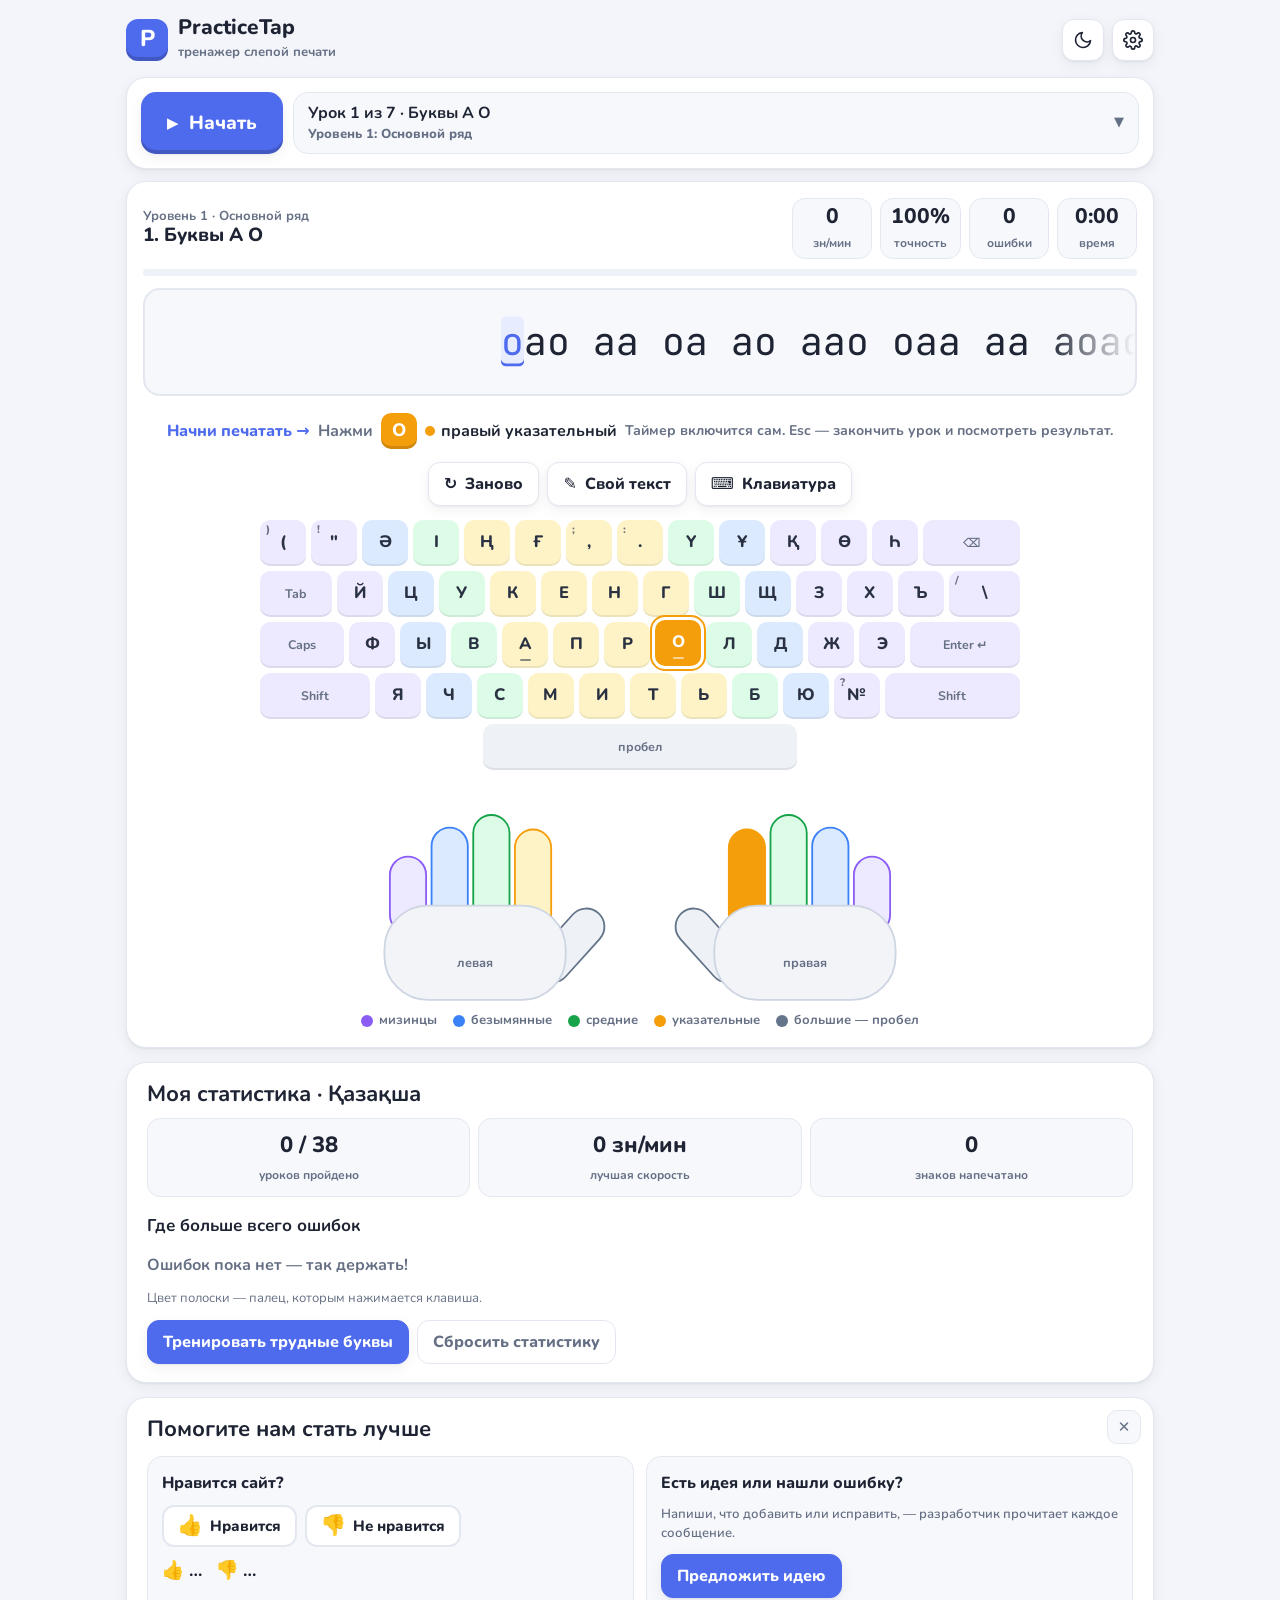
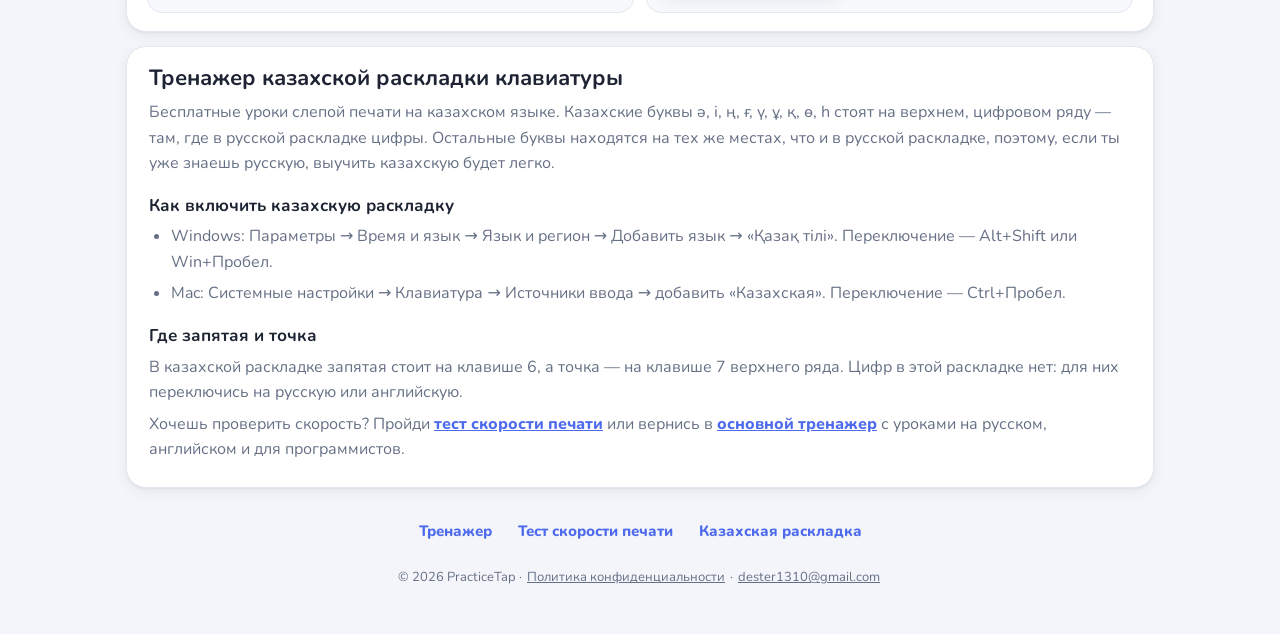
==== kazakh/index.html @ 5b219b03 "Add kazakh/index.html for Kazakh keyboard trainer" ====
<!DOCTYPE html>
<html lang="ru" data-theme="light">
<head>
<meta charset="UTF-8">
<meta name="viewport" content="width=device-width, initial-scale=1.0">
<title>Тренажер казахской раскладки клавиатуры онлайн — PracticeTap</title>
<meta name="description" content="Бесплатный тренажер слепой печати на казахском языке: уроки на буквы ә, і, ң, ғ, ү, ұ, қ, ө, һ, казахские слова, пословицы и тексты.">
<link rel="canonical" href="https://practicetap.com/kazakh/">
<meta property="og:type" content="website">
<meta property="og:url" content="https://practicetap.com/kazakh/">
<meta property="og:title" content="Тренажер казахской раскладки">
<meta property="og:description" content="Бесплатный тренажер слепой печати на казахском языке: уроки на буквы ә, і, ң, ғ, ү, ұ, қ, ө, һ, казахские слова, пословицы и тексты.">
<meta property="og:site_name" content="PracticeTap">
<meta property="og:image" content="https://practicetap.com/og-image.jpg">
<meta property="og:image:width" content="1200">
<meta property="og:image:height" content="630">
<meta property="og:image:alt" content="PracticeTap — тренажер слепой печати">
<meta name="twitter:card" content="summary_large_image">
<meta name="theme-color" content="#4f6bed">
<link rel="icon" href="/favicon.ico" sizes="any">
<link rel="apple-touch-icon" href="/apple-touch-icon.png">
<link rel="icon" type="image/svg+xml" href="data:image/svg+xml,%3Csvg xmlns='http://www.w3.org/2000/svg' viewBox='0 0 64 64'%3E%3Crect width='64' height='64' rx='16' fill='%234f6bed'/%3E%3Ctext x='32' y='45' font-family='Arial' font-size='38' font-weight='700' text-anchor='middle' fill='white'%3EP%3C/text%3E%3C/svg%3E">

<!-- ====== СЮДА ПОТОМ ВСТАВИТЕ КОД РЕКЛАМЫ (см. инструкцию, Часть 6) ====== -->

<!-- Yandex.Metrika counter -->
<script type="text/javascript">
    (function(m,e,t,r,i,k,a){
        m[i]=m[i]||function(){(m[i].a=m[i].a||[]).push(arguments)};
        m[i].l=1*new Date();
        for (var j = 0; j < document.scripts.length; j++) {if (document.scripts[j].src === r) { return; }}
        k=e.createElement(t),a=e.getElementsByTagName(t)[0],k.async=1,k.src=r,a.parentNode.insertBefore(k,a)
    })(window, document,'script','https://mc.yandex.ru/metrika/tag.js?id=114137987', 'ym');

    ym(114137987, 'init', {ssr:true, webvisor:true, clickmap:true, ecommerce:"dataLayer", referrer: document.referrer, url: location.href, accurateTrackBounce:true, trackLinks:true});
</script>
<noscript><div><img src="https://mc.yandex.ru/watch/114137987" style="position:absolute; left:-9999px;" alt="" /></div></noscript>
<!-- /Yandex.Metrika counter -->

<script>
/* Тема (светлая / темная) включается сразу, чтобы страница не мигала */
(function () {
  var t = null;
  try { t = localStorage.getItem('pt_theme'); } catch (e) {}
  if (t !== 'light' && t !== 'dark') {
    t = (window.matchMedia && window.matchMedia('(prefers-color-scheme: dark)').matches) ? 'dark' : 'light';
  }
  document.documentElement.setAttribute('data-theme', t);
})();
</script>
<link rel="preconnect" href="https://fonts.googleapis.com">
<link rel="preconnect" href="https://fonts.gstatic.com" crossorigin>
<link rel="stylesheet" href="https://fonts.googleapis.com/css2?family=JetBrains+Mono:wght@400;600;700&family=Nunito:wght@500;700;800&display=swap">

<link rel="stylesheet" href="/app.css">
</head>
<body class="page-kz">
<div class="app">

  <!-- ===== Шапка: логотип и кнопки ===== -->
  <header class="top fade-on-focus">
    <a class="logo" href="/">
      <span class="logo-key">P</span>
      <span class="logo-text"><b>PracticeTap</b><small data-i="tagline">тренажер слепой печати</small></span>
    </a>
    <h1 class="sr-only">Тренажер казахской раскладки клавиатуры онлайн</h1>
    <div class="tools">
      <button class="icon-btn" id="btnTheme" type="button" data-tip="themeTip">
        <svg class="i-moon" viewBox="0 0 24 24"><path d="M21 12.8A9 9 0 1 1 11.2 3a7 7 0 0 0 9.8 9.8z"/></svg>
        <svg class="i-sun" viewBox="0 0 24 24"><circle cx="12" cy="12" r="4"/><path d="M12 2v2M12 20v2M4.9 4.9l1.4 1.4M17.7 17.7l1.4 1.4M2 12h2M20 12h2M4.9 19.1l1.4-1.4M17.7 6.3l1.4-1.4"/></svg>
      </button>
      <div class="settings">
        <button class="icon-btn" id="btnSettings" type="button" aria-expanded="false" aria-controls="settingsMenu" data-tip="settingsTip">
          <svg viewBox="0 0 24 24"><circle cx="12" cy="12" r="3"/><path d="M19.4 15a1.7 1.7 0 0 0 .3 1.8l.1.1a2 2 0 1 1-2.8 2.8l-.1-.1a1.7 1.7 0 0 0-1.8-.3 1.7 1.7 0 0 0-1 1.5V21a2 2 0 1 1-4 0v-.1a1.7 1.7 0 0 0-1.1-1.5 1.7 1.7 0 0 0-1.8.3l-.1.1a2 2 0 1 1-2.8-2.8l.1-.1a1.7 1.7 0 0 0 .3-1.8 1.7 1.7 0 0 0-1.5-1H3a2 2 0 1 1 0-4h.1a1.7 1.7 0 0 0 1.5-1.1 1.7 1.7 0 0 0-.3-1.8l-.1-.1a2 2 0 1 1 2.8-2.8l.1.1a1.7 1.7 0 0 0 1.8.3H9a1.7 1.7 0 0 0 1-1.5V3a2 2 0 1 1 4 0v.1a1.7 1.7 0 0 0 1 1.5 1.7 1.7 0 0 0 1.8-.3l.1-.1a2 2 0 1 1 2.8 2.8l-.1.1a1.7 1.7 0 0 0-.3 1.8V9a1.7 1.7 0 0 0 1.5 1H21a2 2 0 1 1 0 4h-.1a1.7 1.7 0 0 0-1.5 1z"/></svg>
        </button>
        <div class="menu" id="settingsMenu" hidden>
          <div class="menu-row"><span data-i="langTip">Язык сайта</span><span class="seg"><button type="button" data-ui="ru">RU</button><button type="button" data-ui="en">EN</button></span></div>
          <button class="menu-row" id="btnFocus" type="button" aria-pressed="true"><span><span data-i="focus">Фокус</span><small data-i="focusTip">Во время печати прячет все лишнее</small></span><span class="knob"></span></button>
          <button class="menu-row" id="btnSound" type="button" aria-pressed="false"><span><span data-i="sound">Звук</span><small data-i="soundTip">Сигнал при ошибке</small></span><span class="knob"></span></button>
        </div>
      </div>
    </div>
  </header>

  <div class="ad-slot" id="ad-top"><!-- Рекламный блок №1 (верх): сюда вставите код блока --></div>

  <!-- ===== Выбор языка, уровня и урока ===== -->
  <section class="card picker fade-on-focus">
    <div class="modes">
      <button class="mode" type="button" data-mode="ru"><span class="mode-ico">Аа</span><span data-i="modeRu">Русский</span></button>
      <button class="mode" type="button" data-mode="en"><span class="mode-ico">Aa</span><span data-i="modeEn">English</span></button>
      <button class="mode" type="button" data-mode="code"><span class="mode-ico">&lt;/&gt;</span><span data-i="modeCode">Код</span></button>
    </div>
    <div class="go-row">
      <button class="go-btn" id="btnGo" type="button"><span class="play" aria-hidden="true">▶</span><span id="goText">Продолжить</span></button>
      <button class="pick-toggle" id="btnPick" type="button" aria-expanded="false" aria-controls="pickPanel">
        <span class="pt-text"><b id="pickMain"></b><small id="pickSub"></small></span>
        <span class="arrow" aria-hidden="true">▼</span>
      </button>
    </div>
    <div class="pick-panel" id="pickPanel" hidden>
      <div class="levels" id="levels"></div>
      <div class="lessons" id="lessons"></div>
    </div>
  </section>

  <!-- ===== Тренажер ===== -->
  <section class="card trainer" id="trainer">
    <div class="lesson-head">
      <div class="lesson-title" id="lessonTitle"></div>
      <div class="stats">
        <div class="stat"><b id="sSpeed">0</b><span id="lSpeed">зн/мин</span></div>
        <div class="stat"><b id="sAcc">100%</b><span data-i="acc">точность</span></div>
        <div class="stat"><b id="sErr">0</b><span data-i="errors">ошибки</span></div>
        <div class="stat"><b id="sTime">0:00</b><span data-i="time">время</span></div>
      </div>
    </div>
    <div class="progress"><i id="progressBar"></i></div>
    <div class="board" id="board">
      <div class="line" id="line"><div class="track" id="track"></div></div>
      <div class="block" id="block" hidden></div>
      <textarea class="hidden-input" id="hiddenInput" aria-label="Поле для печати" autocomplete="off" autocorrect="off" autocapitalize="off" spellcheck="false"></textarea>
    </div>
    <div class="hint" id="hint" aria-live="polite"></div>
    <div class="controls">
      <button class="btn" id="btnRestart" type="button"><span aria-hidden="true">↻</span><span data-i="restart">Заново</span></button>
      <button class="btn" id="btnCustom" type="button"><span aria-hidden="true">✎</span><span data-i="custom">Свой текст</span></button>
      <button class="btn" id="btnKb" type="button" aria-pressed="true" data-tip="kbTip"><span aria-hidden="true">⌨</span><span data-i="keyboard">Клавиатура</span></button>
    </div>
    <div class="kb-wrap" id="kbWrap">
      <div class="kb" id="kb"></div>
      <div class="hands-wrap" id="handsWrap">
        <svg class="hands" id="hands" viewBox="0 0 640 244" role="img" aria-label="Какой палец нажимает какую клавишу"></svg>
        <div class="legend">
          <span class="f-lp"><i></i><b data-i="lg1">мизинцы</b></span>
          <span class="f-lr"><i></i><b data-i="lg2">безымянные</b></span>
          <span class="f-lm"><i></i><b data-i="lg3">средние</b></span>
          <span class="f-li"><i></i><b data-i="lg4">указательные</b></span>
          <span class="f-th"><i></i><b data-i="lg5">большие — пробел</b></span>
        </div>
      </div>
    </div>
  </section>

  <!-- ===== Статистика ===== -->
  <section class="card stats-card fade-on-focus">
    <h2><span data-i="statsTitle">Моя статистика</span> · <span id="statsMode"></span></h2>
    <div class="summary">
      <div><b id="stDone">0</b><span data-i="lessonsDone">уроков пройдено</span></div>
      <div><b id="stBest">0</b><span data-i="best">лучшая скорость</span></div>
      <div><b id="stTyped">0</b><span data-i="typed">знаков напечатано</span></div>
    </div>
    <h3 data-i="errTitle">Где больше всего ошибок</h3>
    <div class="chart" id="chartAll"></div>
    <p class="chart-note" data-i="errNote">Цвет полоски — палец, которым нажимается клавиша.</p>
    <p class="note" id="statsMsg" hidden></p>
    <div class="row">
      <button class="btn primary" id="btnTrouble" type="button" data-i="trouble">Тренировать трудные буквы</button>
      <button class="btn ghost" id="btnReset" type="button" data-i="reset">Сбросить статистику</button>
    </div>
  </section>

  <!-- ===== Предложения разработчику ===== -->
  <section class="card feedback fade-on-focus" id="fbCard">
    <button class="fb-close" id="btnFbHide" type="button" data-tip="fbHide">✕</button>
    <h2 data-i="fbTitle">Помогите нам стать лучше</h2>
    <div class="fb-grid">
      <div class="fb-box">
        <p data-i="likeQ">Нравится сайт?</p>
        <div class="votes" id="votes">
          <button class="vote" id="btnLike" type="button" data-v="like"><span class="em" aria-hidden="true">👍</span><span data-i="likeYes">Нравится</span></button>
          <button class="vote" id="btnDislike" type="button" data-v="dislike"><span class="em" aria-hidden="true">👎</span><span data-i="likeNo">Не нравится</span></button>
        </div>
        <div class="vote-count" aria-live="polite"><span>👍 <b id="cntLike">…</b></span><span>👎 <b id="cntDislike">…</b></span></div>
        <p class="muted" id="voteMsg" hidden></p>
      </div>
      <div class="fb-box">
        <p data-i="ideaQ">Есть идея или нашли ошибку?</p>
        <p class="muted" data-i="fbText">Напиши, что добавить или исправить, — разработчик прочитает каждое сообщение.</p>
        <button class="btn primary" id="btnFeedback" type="button" data-i="fbBtn">Предложить идею</button>
      </div>
    </div>
  </section>

  <!-- ===== Текст о казахской раскладке ===== -->
  <section class="card seo fade-on-focus">
    <h2>Тренажер казахской раскладки клавиатуры</h2>
    <p>Бесплатные уроки слепой печати на казахском языке. Казахские буквы ә, і, ң, ғ, ү, ұ, қ, ө, һ стоят на верхнем, цифровом ряду — там, где в русской раскладке цифры. Остальные буквы находятся на тех же местах, что и в русской раскладке, поэтому, если ты уже знаешь русскую, выучить казахскую будет легко.</p>
    <h3>Как включить казахскую раскладку</h3>
    <ul>
      <li>Windows: Параметры → Время и язык → Язык и регион → Добавить язык → «Қазақ тілі». Переключение — Alt+Shift или Win+Пробел.</li>
      <li>Mac: Системные настройки → Клавиатура → Источники ввода → добавить «Казахская». Переключение — Ctrl+Пробел.</li>
    </ul>
    <h3>Где запятая и точка</h3>
    <p>В казахской раскладке запятая стоит на клавише 6, а точка — на клавише 7 верхнего ряда. Цифр в этой раскладке нет: для них переключись на русскую или английскую.</p>
    <p>Хочешь проверить скорость? Пройди <a href="/test-skorosti/">тест скорости печати</a> или вернись в <a href="/">основной тренажер</a> с уроками на русском, английском и для программистов.</p>
  </section>
  <div class="ad-slot" id="ad-bottom"><!-- Рекламный блок №2 (низ): сюда вставите код блока --></div>

  <footer class="fade-on-focus"><nav class="foot-nav"><a href="/" data-i="navMain">Тренажер</a><a href="/test-skorosti/" data-i="navTest">Тест скорости печати</a><a href="/kazakh/" data-i="navKz">Казахская раскладка</a></nav>© <span id="year">2026</span> PracticeTap · <a href="/privacy.html" data-i="footerPrivacy">Политика конфиденциальности</a> · <a href="mailto:dester1310@gmail.com">dester1310@gmail.com</a><span id="rateWrap" hidden> · <button class="link-btn" id="btnShowFb" type="button" data-i="rateSite">Оценить сайт</button></span></footer>
</div>

<!-- ===== Окно с результатом ===== -->
<div class="modal" id="resModal" hidden>
  <div class="modal-card" role="dialog" aria-modal="true" aria-labelledby="resTitle">
    <div class="stars" id="resStars"></div>
    <h2 id="resTitle"></h2>
    <div class="res-grid">
      <div><b id="rSpeed">0</b><span id="rSpeedL"></span><small id="rSpeedSub"></small></div>
      <div><b id="rAcc">0</b><span data-i="acc">точность</span></div>
      <div><b id="rErr">0</b><span data-i="errors">ошибки</span></div>
      <div><b id="rTime">0</b><span data-i="time">время</span></div>
    </div>
    <p class="stars-note" data-i="starsNote"></p>
    <h3 data-i="resErr">Ошибки в этом уроке</h3>
    <div class="chart" id="resChart"></div>
    <div class="modal-actions">
      <button class="btn" id="btnAgain" type="button"><span data-i="again">Еще раз</span><kbd>Esc</kbd></button>
      <button class="btn primary" id="btnNext" type="button" data-autofocus><span data-i="next">Дальше</span><kbd>Enter</kbd></button>
    </div>
  </div>
</div>

<!-- ===== Окно «Свой текст» ===== -->
<div class="modal" id="customModal" hidden>
  <div class="modal-card" role="dialog" aria-modal="true" aria-labelledby="customTitle">
    <h2 id="customTitle" data-i="customTitle">Свой текст</h2>
    <p class="muted" data-i="customHelp"></p>
    <textarea id="customText" maxlength="3000" data-ph="customPh" data-autofocus></textarea>
    <div class="modal-actions">
      <button class="btn" id="btnCustomCancel" type="button" data-i="cancel">Отмена</button>
      <button class="btn primary" id="btnCustomGo" type="button" data-i="customGo">Печатать</button>
    </div>
  </div>
</div>

<!-- ===== Окно «Предложить идею» ===== -->
<div class="modal" id="feedbackModal" hidden>
  <div class="modal-card" role="dialog" aria-modal="true" aria-labelledby="fbModalTitle">
    <h2 id="fbModalTitle" data-i="fbBtn">Предложить идею</h2>
    <p class="muted" data-i="fbHelp"></p>
    <textarea id="fbText" maxlength="3000" data-ph="fbPh" data-autofocus></textarea>
    <div class="modal-actions">
      <button class="btn" id="btnFbCancel" type="button" data-i="cancel">Отмена</button>
      <button class="btn primary" id="btnFbSend" type="button" data-i="fbSend">Отправить</button>
    </div>
  </div>
</div>

<script>window.PT_PAGE = { kind: 'kz', title: { ru: 'Тренажер казахской раскладки клавиатуры онлайн — PracticeTap', en: 'Kazakh keyboard layout typing trainer — PracticeTap' } };</script>
<script src="/app.js"></script>
</body>
</html>
---- app.css ----
/* ===================== ЦВЕТА ТЕМ ===================== */
:root{--g:5px}
html[data-theme="light"]{color-scheme:light;
  --bg:#f3f5fa;--surface:#ffffff;--surface2:#f7f8fc;--text:#1e2433;--muted:#667085;--border:#e3e8f0;--border2:#cdd5e2;
  --accent:#4f6bed;--accent-soft:#e8ecff;--ok:#16a34a;--err:#e11d48;--err-soft:#ffe4ea;--gold:#f5b301;
  --key:#eef1f7;--keytext:#2a3142;--palm:#f2f4f8;--on-strong:#ffffff;
  --shadow:0 1px 2px rgba(16,24,40,.05),0 4px 14px rgba(16,24,40,.06);
  --c-pinky:#ede9fe;--s-pinky:#8b5cf6;--c-ring:#dbeafe;--s-ring:#3b82f6;--c-middle:#dcfce7;--s-middle:#16a34a;
  --c-index:#fef3c7;--s-index:#f59e0b;--c-thumb:#eef1f6;--s-thumb:#64748b}
html[data-theme="dark"]{color-scheme:dark;
  --bg:#0e131d;--surface:#161c28;--surface2:#1b2231;--text:#e7eaf1;--muted:#98a2b3;--border:#262f40;--border2:#36425a;
  --accent:#8197ff;--accent-soft:#232c4c;--ok:#4ade80;--err:#fb7185;--err-soft:#3b1d28;--gold:#fbbf24;
  --key:#212839;--keytext:#d9deea;--palm:#1e2533;--on-strong:#0e131d;
  --shadow:0 1px 2px rgba(0,0,0,.35),0 6px 20px rgba(0,0,0,.25);
  --c-pinky:rgba(139,92,246,.26);--s-pinky:#a78bfa;--c-ring:rgba(59,130,246,.26);--s-ring:#60a5fa;--c-middle:rgba(34,197,94,.22);--s-middle:#4ade80;
  --c-index:rgba(245,158,11,.24);--s-index:#fbbf24;--c-thumb:rgba(148,163,184,.16);--s-thumb:#94a3b8}
/* цвет каждого пальца: мизинцы, безымянные, средние, указательные, большие */
.f-lp,.f-rp{--fc:var(--c-pinky);--fs:var(--s-pinky)}
.f-lr,.f-rr{--fc:var(--c-ring);--fs:var(--s-ring)}
.f-lm,.f-rm{--fc:var(--c-middle);--fs:var(--s-middle)}
.f-li,.f-ri{--fc:var(--c-index);--fs:var(--s-index)}
.f-th{--fc:var(--c-thumb);--fs:var(--s-thumb)}

/* ===================== ОБЩЕЕ ===================== */
*{box-sizing:border-box}
[hidden]{display:none!important}
html{-webkit-text-size-adjust:100%}
body{margin:0;background:var(--bg);color:var(--text);font-family:Nunito,system-ui,-apple-system,"Segoe UI",Roboto,Arial,sans-serif;font-size:16px;line-height:1.5;transition:background-color .3s,color .3s}
a{color:var(--accent)}
button{font:inherit;color:inherit;cursor:pointer;-webkit-tap-highlight-color:transparent}
button:focus-visible{outline:3px solid var(--accent);outline-offset:2px}
h2{font-size:22px;margin:0 0 10px;line-height:1.25}
h3{font-size:17px;margin:16px 0 8px}
.app{max-width:1060px;margin:0 auto;padding:12px 16px 32px}
.sr-only{position:absolute;width:1px;height:1px;overflow:hidden;clip:rect(0 0 0 0);white-space:nowrap}
.card{background:var(--surface);border:1px solid var(--border);border-radius:20px;box-shadow:var(--shadow)}
kbd{font-family:inherit;font-size:12px;font-weight:800;padding:1px 6px;border-radius:6px;border:1px solid var(--border2);background:var(--surface2);color:var(--muted);line-height:1.4}
.btn{display:inline-flex;align-items:center;gap:8px;border:1px solid var(--border);background:var(--surface);border-radius:12px;padding:9px 15px;font-weight:800;box-shadow:var(--shadow);transition:transform .1s,background-color .2s}
.btn:active{transform:translateY(1px)}
.btn.primary{background:var(--accent);border-color:var(--accent);color:#fff}
.btn.primary kbd{background:rgba(255,255,255,.2);border-color:transparent;color:#fff}
.btn.ghost{box-shadow:none;color:var(--muted)}
.btn.ghost.sure{color:var(--err);border-color:var(--err)}
.btn[aria-pressed="false"]{opacity:.6}
.fade-on-focus{transition:opacity .35s}
body.focusing .fade-on-focus{opacity:.07}
.ad-slot{margin:0 0 12px;text-align:center}
.ad-slot:empty{display:none}

/* ===================== ШАПКА ===================== */
.top{display:flex;align-items:center;justify-content:space-between;gap:12px;padding:4px 0 14px;flex-wrap:wrap}
.logo{display:flex;align-items:center;gap:10px;text-decoration:none;color:var(--text)}
.logo-key{width:42px;height:42px;border-radius:12px;background:var(--accent);color:#fff;display:grid;place-items:center;font-weight:800;font-size:23px;box-shadow:inset 0 -4px 0 rgba(0,0,0,.18)}
.logo-text b{display:block;font-size:21px;line-height:1.1;font-weight:800}
.logo-text small{color:var(--muted);font-size:13px;font-weight:700}
.tools{display:flex;align-items:center;gap:8px}
.icon-btn{height:42px;min-width:42px;padding:0 10px;border-radius:12px;border:1px solid var(--border);background:var(--surface);display:inline-flex;align-items:center;justify-content:center;font-weight:800;box-shadow:var(--shadow)}
.icon-btn svg{width:20px;height:20px;fill:none;stroke:currentColor;stroke-width:2;stroke-linecap:round;stroke-linejoin:round}
html[data-theme="light"] .i-sun,html[data-theme="dark"] .i-moon{display:none}
/* меню настроек ⚙ */
.settings{position:relative}
.icon-btn[aria-expanded="true"]{border-color:var(--accent);color:var(--accent)}
.menu{position:absolute;right:0;top:calc(100% + 8px);z-index:40;width:290px;max-width:calc(100vw - 32px);background:var(--surface);border:1px solid var(--border);border-radius:16px;box-shadow:0 14px 40px rgba(0,0,0,.18);padding:8px;animation:pop .18s ease-out}
.menu-row{display:flex;align-items:center;justify-content:space-between;gap:12px;width:100%;padding:10px 10px;border:0;border-radius:11px;background:none;text-align:left;font-weight:800;font-size:15px}
button.menu-row:hover{background:var(--surface2)}
.menu-row small{display:block;font-weight:700;font-size:12px;color:var(--muted)}
.seg{display:inline-flex;border:1px solid var(--border);border-radius:10px;overflow:hidden;flex:0 0 auto}
.seg button{border:0;background:var(--surface2);padding:6px 11px;font-weight:800;font-size:13px;color:var(--muted)}
.seg button.on{background:var(--accent);color:#fff}
.knob{flex:0 0 auto;width:40px;height:24px;border-radius:999px;background:var(--border2);position:relative;transition:background-color .2s}
.knob::after{content:"";position:absolute;top:3px;left:3px;width:18px;height:18px;border-radius:50%;background:#fff;box-shadow:0 1px 2px rgba(0,0,0,.3);transition:transform .2s}
[aria-pressed="true"] > .knob{background:var(--accent)}
[aria-pressed="true"] > .knob::after{transform:translateX(16px)}

/* ===================== ВЫБОР УРОКА ===================== */
.picker{padding:14px;margin-bottom:12px}
.modes{display:grid;grid-template-columns:repeat(3,1fr);gap:8px;margin-bottom:12px}
.mode{display:flex;align-items:center;justify-content:center;gap:10px;padding:11px 8px;border-radius:15px;border:2px solid var(--border);background:var(--surface2);font-weight:800;font-size:17px;transition:border-color .2s,background-color .2s}
.mode-ico{width:36px;height:36px;border-radius:10px;display:grid;place-items:center;background:var(--key);font-family:"JetBrains Mono",ui-monospace,Consolas,monospace;font-size:14px;font-weight:700}
.mode.on{border-color:var(--accent);background:var(--accent-soft);color:var(--accent)}
.mode.on .mode-ico{background:var(--accent);color:#fff}
.levels{position:relative;display:flex;flex-wrap:wrap;gap:6px;padding:2px 0 6px}
.lvl{flex:0 0 auto;display:inline-flex;align-items:center;border:1px solid var(--border);background:var(--surface);border-radius:999px;padding:5px 12px 5px 5px;font-weight:800;font-size:14px;white-space:nowrap;color:var(--muted)}
.lvl b{display:inline-grid;place-items:center;width:24px;height:24px;border-radius:50%;background:var(--key);color:var(--text);margin-right:7px;font-size:12px}
.lvl small{margin-left:7px;font-size:12px;opacity:.75}
.lvl.on{background:var(--accent);border-color:var(--accent);color:#fff}
.lvl.on b{background:rgba(255,255,255,.25);color:#fff}
.lessons{display:flex;gap:8px;flex-wrap:wrap;margin-top:8px}
.les{display:flex;align-items:center;gap:8px;border:1px solid var(--border);background:var(--surface2);border-radius:13px;padding:6px 11px 6px 6px;font-weight:800;font-size:14px;text-align:left}
.les-n{flex:0 0 26px;height:26px;border-radius:8px;background:var(--key);display:grid;place-items:center;font-size:13px}
.les-s{font-size:12px;letter-spacing:1px;color:var(--border2);white-space:nowrap}
.les-s i,.stars i{font-style:normal}
.les-s .f{color:var(--gold)}
.les.on{border-color:var(--accent);box-shadow:0 0 0 2px var(--accent-soft)}
.les.on .les-n{background:var(--accent);color:#fff}
/* большая кнопка «Продолжить» и свернутый выбор урока */
.go-row{display:flex;gap:10px;align-items:stretch}
.go-btn{flex:0 0 auto;display:inline-flex;align-items:center;gap:10px;border:0;border-radius:15px;background:var(--accent);color:#fff;padding:14px 26px;font-weight:800;font-size:19px;box-shadow:inset 0 -4px 0 rgba(0,0,0,.18),var(--shadow);transition:transform .1s}
.go-btn:active{transform:translateY(2px)}
.go-btn .play{font-size:15px}
.pick-toggle{flex:1;min-width:0;display:flex;align-items:center;gap:10px;border:1px solid var(--border);background:var(--surface2);border-radius:15px;padding:8px 14px;text-align:left;font-weight:800}
.pick-toggle .pt-text{flex:1;min-width:0}
.pick-toggle .pt-text b{display:block;font-size:16px;white-space:nowrap;overflow:hidden;text-overflow:ellipsis}
.pick-toggle .pt-text small{display:block;font-size:13px;color:var(--muted);white-space:nowrap;overflow:hidden;text-overflow:ellipsis}
.pick-toggle .arrow{flex:0 0 auto;font-size:13px;color:var(--muted);transition:transform .2s}
.pick-toggle[aria-expanded="true"]{border-color:var(--accent)}
.pick-toggle[aria-expanded="true"] .arrow{transform:rotate(180deg)}
.pick-panel{margin-top:12px;padding-top:12px;border-top:1px dashed var(--border)}

/* подсказка «как начать» */
.guide{list-style:none;display:flex;gap:8px;margin:0 0 12px;padding:0;flex-wrap:wrap}
.guide li{flex:1 1 220px;display:flex;align-items:center;gap:10px;background:var(--surface);border:1px dashed var(--border2);border-radius:15px;padding:8px 12px;font-weight:700;font-size:14px;color:var(--muted)}
.guide b{flex:0 0 28px;height:28px;border-radius:50%;background:var(--accent-soft);color:var(--accent);display:grid;place-items:center;font-weight:800}

/* ===================== ТРЕНАЖЕР ===================== */
.trainer{padding:16px}
.lesson-head{display:flex;align-items:center;justify-content:space-between;gap:12px;flex-wrap:wrap;margin-bottom:10px}
.lesson-title{font-weight:800;font-size:19px;line-height:1.25;margin:0}
.lesson-title small{display:block;color:var(--muted);font-weight:700;font-size:13px}
.stats{display:flex;gap:8px}
.stat{min-width:80px;text-align:center;background:var(--surface2);border:1px solid var(--border);border-radius:13px;padding:4px 10px}
.stat b{display:block;font-size:21px;font-weight:800;line-height:1.3;font-variant-numeric:tabular-nums}
.stat span{font-size:12px;color:var(--muted);font-weight:700}
.progress{height:7px;background:var(--key);border-radius:99px;overflow:hidden;margin-bottom:12px}
.progress i{display:block;height:100%;width:0;background:var(--accent);border-radius:99px;transition:width .15s}
.board{position:relative;background:var(--surface2);border:2px solid var(--border);border-radius:17px;cursor:text;transition:border-color .2s}
.board.typing{border-color:var(--accent)}
.board.shake{animation:shake .22s}
@keyframes shake{25%{transform:translateX(-5px)}75%{transform:translateX(5px)}}
.line{position:relative;height:104px;overflow:hidden;-webkit-mask-image:linear-gradient(90deg,transparent,#000 9%,#000 91%,transparent);mask-image:linear-gradient(90deg,transparent,#000 9%,#000 91%,transparent)}
.track{position:absolute;left:0;top:50%;white-space:pre;font-family:"JetBrains Mono",ui-monospace,Consolas,monospace;font-size:38px;line-height:1.45;transition:transform .15s ease-out;will-change:transform}
.block{position:relative;font-family:"JetBrains Mono",ui-monospace,Consolas,monospace;font-size:19px;line-height:1.8;white-space:pre-wrap;word-break:break-word;padding:16px 20px;max-height:380px;overflow:auto}
.ch{border-radius:5px}
.ch.done{color:var(--ok);opacity:.6}
.ch.err{color:var(--err);opacity:.95;text-decoration:underline wavy;text-underline-offset:5px}
.ch.cur{background:var(--accent-soft);color:var(--accent);box-shadow:inset 0 -3px 0 var(--accent)}
.ch.cur.bad{background:var(--err-soft);color:var(--err);box-shadow:inset 0 -3px 0 var(--err)}
.ch.nl{color:var(--muted);opacity:.55;padding:0 2px}
.ch.nl.cur{opacity:1}
.hidden-input{position:absolute;inset:0;width:100%;height:100%;opacity:0;border:0;padding:0;margin:0;resize:none;background:transparent;color:transparent;caret-color:transparent;font-size:16px;cursor:text}
.hint{display:flex;align-items:center;justify-content:center;gap:8px;flex-wrap:wrap;min-height:46px;margin:12px 0 8px;font-weight:700;font-size:16px;color:var(--muted);text-align:center}
.kbadge{display:inline-grid;place-items:center;min-width:36px;height:36px;padding:0 9px;border-radius:10px;background:var(--fs);color:var(--on-strong);font-weight:800;font-size:18px;box-shadow:inset 0 -3px 0 rgba(0,0,0,.15)}
.fname{display:inline-flex;align-items:center;gap:6px;color:var(--text)}
.fname i{width:10px;height:10px;border-radius:50%;background:var(--fs)}
.hint-pre{color:var(--accent);font-weight:800}
.hint-post{font-size:14px}
.warn{color:var(--err);font-weight:800;background:var(--err-soft);padding:7px 13px;border-radius:11px}
.controls{display:flex;justify-content:center;gap:8px;flex-wrap:wrap;margin-bottom:14px}
.trainer.no-kb .kb-wrap{display:none}

/* клавиатура */
.kb{--u:min(46px,calc((100vw - 74px - 14 * var(--g)) / 15));display:flex;flex-direction:column;align-items:center;gap:var(--g);user-select:none;-webkit-user-select:none}
.krow{display:flex;gap:var(--g)}
.key{flex:0 0 auto;height:var(--u);border-radius:calc(var(--u) * .22);background:var(--fc);color:var(--keytext);display:flex;align-items:center;justify-content:center;position:relative;font-weight:800;font-size:calc(var(--u) * .36);box-shadow:inset 0 -2px 0 rgba(0,0,0,.07);transition:transform .1s,background-color .15s,box-shadow .15s}
.key .sub{position:absolute;top:calc(var(--u) * .05);left:calc(var(--u) * .14);font-size:calc(var(--u) * .24);opacity:.65}
.key.mod{font-size:calc(var(--u) * .27);color:var(--muted);font-weight:700}
.key.bump::after{content:"";position:absolute;bottom:calc(var(--u) * .14);left:38%;right:38%;height:2px;border-radius:2px;background:currentColor;opacity:.55}
.key.on{background:var(--fs);color:var(--on-strong);transform:translateY(-2px);box-shadow:0 0 0 3px var(--surface),0 0 0 5px var(--fs);z-index:1;animation:glow 1.4s ease-in-out infinite}
@keyframes glow{50%{box-shadow:0 0 0 3px var(--surface),0 0 0 8px var(--fs)}}
.key.hit{transform:translateY(1px) scale(.95)}
.key.miss{background:var(--err);color:#fff}

/* руки */
.hands-wrap{margin-top:16px;text-align:center}
.hands-cap{font-weight:700;color:var(--muted);font-size:14px;margin:0 auto 4px;max-width:640px}
.hands{width:100%;max-width:580px;height:auto;display:block;margin:0 auto}
.hands .fg rect{fill:var(--fc);stroke:var(--fs);stroke-width:2}
.hands .fg circle{fill:var(--surface);stroke:var(--fs);stroke-width:2}
.hands .fg text{fill:var(--text);font-family:Nunito,Arial,sans-serif;font-size:15px;font-weight:800;text-anchor:middle;dominant-baseline:central}
.hands .palm{fill:var(--palm);stroke:var(--border2);stroke-width:2}
.hands .palm-t{fill:var(--muted);font-family:Nunito,Arial,sans-serif;font-size:14px;font-weight:700;text-anchor:middle}
.hands .fg.on rect,.hands .fg.on circle{fill:var(--fs)}
.hands .fg.on text{fill:var(--on-strong)}
.hands .fg.on{animation:lift .9s ease-in-out infinite}
@keyframes lift{0%,100%{transform:translateY(0)}50%{transform:translateY(-7px)}}
.legend{display:flex;justify-content:center;gap:8px 16px;flex-wrap:wrap;font-size:13px;font-weight:700;color:var(--muted);margin-top:4px}
.legend span{display:inline-flex;align-items:center;gap:6px}
.legend i{width:12px;height:12px;border-radius:50%;background:var(--fs)}

/* ===================== СТАТИСТИКА ===================== */
.stats-card,.feedback{padding:18px 20px;margin-top:14px}
.feedback{position:relative}
.feedback h2{margin:0 36px 12px 0}
.fb-close{position:absolute;top:12px;right:12px;width:34px;height:34px;border-radius:10px;border:1px solid var(--border);background:var(--surface2);color:var(--muted);font-size:15px;font-weight:800;display:grid;place-items:center}
.fb-grid{display:grid;grid-template-columns:1fr 1fr;gap:12px}
.fb-box{background:var(--surface2);border:1px solid var(--border);border-radius:15px;padding:14px;display:flex;flex-direction:column;align-items:flex-start;gap:10px}
.fb-box p{margin:0;font-weight:800}
.fb-box .muted{font-weight:600;margin:0}
.votes{display:flex;gap:8px;flex-wrap:wrap}
.vote{display:inline-flex;align-items:center;gap:7px;border:2px solid var(--border);background:var(--surface);border-radius:12px;padding:8px 14px;font-weight:800;font-size:15px}
.vote .em{font-size:20px;line-height:1}
.vote.on{border-color:var(--accent);background:var(--accent-soft);color:var(--accent)}
.votes.voted .vote:not(.on){opacity:.5}
.vote-count{font-size:18px;font-weight:800;font-variant-numeric:tabular-nums}
.vote-count span{margin-right:14px}
.link-btn{border:0;background:none;padding:0;color:var(--muted);text-decoration:underline;font-size:13px}
.summary{display:grid;grid-template-columns:repeat(3,1fr);gap:8px;margin:6px 0 4px}
.summary div{background:var(--surface2);border:1px solid var(--border);border-radius:13px;padding:10px;text-align:center}
.summary b{display:block;font-size:22px;font-weight:800}
.summary span{font-size:12px;color:var(--muted);font-weight:700}
.chart{display:flex;flex-direction:column;gap:7px;margin:6px 0}
.bar-row{display:grid;grid-template-columns:82px 1fr 38px;align-items:center;gap:10px}
.bar-key{justify-self:start;min-width:36px;height:32px;padding:0 9px;border-radius:9px;background:var(--fc);display:grid;place-items:center;font-weight:800;font-family:"JetBrains Mono",ui-monospace,Consolas,monospace;font-size:15px}
.bar{height:14px;background:var(--key);border-radius:99px;overflow:hidden}
.bar i{display:block;height:100%;background:var(--fs);border-radius:99px}
.bar-n{font-weight:800;text-align:right;font-variant-numeric:tabular-nums}
.chart-note,.muted{font-size:13px;color:var(--muted);margin:6px 0 0}
.empty{color:var(--muted);font-weight:700;margin:6px 0}
.note{background:var(--accent-soft);color:var(--accent);font-weight:700;padding:9px 12px;border-radius:11px}
.row{display:flex;gap:8px;flex-wrap:wrap;margin-top:12px}

/* как пользоваться */
.tips{display:grid;grid-template-columns:repeat(3,1fr);gap:10px;margin:8px 0 4px}
.tip{background:var(--surface2);border:1px solid var(--border);border-radius:15px;padding:12px 14px}
.tip h3{margin:6px 0 4px}
.tip p{margin:0;color:var(--muted);font-size:15px}
.tip-n{display:grid;place-items:center;width:30px;height:30px;border-radius:50%;background:var(--accent);color:#fff;font-weight:800}
.howto p{color:var(--muted)}
footer{text-align:center;color:var(--muted);font-size:13px;padding:24px 0 6px}
footer a{color:var(--muted)}

/* ===================== ОКНА ===================== */
.modal{position:fixed;inset:0;background:rgba(10,14,24,.55);display:flex;align-items:center;justify-content:center;padding:16px;z-index:50;-webkit-backdrop-filter:blur(3px);backdrop-filter:blur(3px)}
.modal-card{width:min(540px,100%);max-height:calc(100vh - 32px);overflow:auto;background:var(--surface);border:1px solid var(--border);border-radius:24px;padding:22px;box-shadow:0 20px 60px rgba(0,0,0,.3);text-align:center;animation:pop .25s ease-out}
@keyframes pop{from{transform:scale(.92);opacity:0}}
.stars{font-size:48px;letter-spacing:6px;line-height:1.1}
.stars i{color:var(--border2)}
.stars i.f{color:var(--gold)}
.res-grid{display:grid;grid-template-columns:repeat(4,1fr);gap:8px;margin:14px 0 6px}
.res-grid div{background:var(--surface2);border:1px solid var(--border);border-radius:13px;padding:8px 4px}
.res-grid b{display:block;font-size:23px;font-weight:800}
.res-grid span{display:block;font-size:12px;color:var(--muted);font-weight:700}
.res-grid small{display:block;font-size:11px;color:var(--muted)}
.stars-note{font-size:13px;color:var(--muted);margin:4px 0 0}
.modal .chart{text-align:left}
.modal-actions{display:flex;justify-content:center;gap:10px;margin-top:16px;flex-wrap:wrap}
.modal textarea{width:100%;min-height:190px;border-radius:13px;border:1px solid var(--border2);background:var(--surface2);color:var(--text);padding:12px;font:15px/1.5 "JetBrains Mono",ui-monospace,Consolas,monospace;resize:vertical;margin-top:10px}

/* ===================== ТЕЛЕФОНЫ ===================== */
@media (max-width:760px){
  .stats{width:100%}
  .stat{flex:1;min-width:0;padding:4px 4px}
  .stat b{font-size:18px}
  .track{font-size:30px}
  .line{height:86px}
  .block{font-size:16px}
  .mode{font-size:15px;padding:10px 4px}
  .mode-ico{display:none}
  .tips,.summary{grid-template-columns:1fr}
  .res-grid{grid-template-columns:repeat(2,1fr)}
  .levels,.lessons{flex-wrap:nowrap;overflow-x:auto;-webkit-overflow-scrolling:touch;scrollbar-width:none;padding-bottom:4px}
  .levels::-webkit-scrollbar,.lessons::-webkit-scrollbar{display:none}
  .lvl,.les{flex:0 0 auto}
  .lessons{position:relative}
  .logo-text small{display:none}
  .go-row{flex-direction:column}
  .go-btn{justify-content:center}
  .fb-grid{grid-template-columns:1fr}
  .hint{font-size:14px}
}

/* ===================== ОТДЕЛЬНЫЕ СТРАНИЦЫ ===================== */
.page-kz .modes{display:none}
.page-test .mode[data-mode="code"]{display:none}
.page-test .modes{grid-template-columns:repeat(2,1fr)}
.seo{padding:18px 22px;margin-top:14px}
.seo h2{margin:0 0 8px}
.seo h3{margin:16px 0 6px}
.seo p,.seo li{color:var(--muted);font-size:16px;line-height:1.6;margin:6px 0}
.seo ul{margin:6px 0;padding-left:22px}
.seo a{color:var(--accent);font-weight:800}
.foot-nav{display:flex;justify-content:center;flex-wrap:wrap;gap:6px 18px;margin-bottom:10px}
.foot-nav a{display:inline-block;padding:8px 4px;font-weight:800;font-size:15px;color:var(--accent);text-decoration:none}
footer a{display:inline-block;padding:8px 2px}
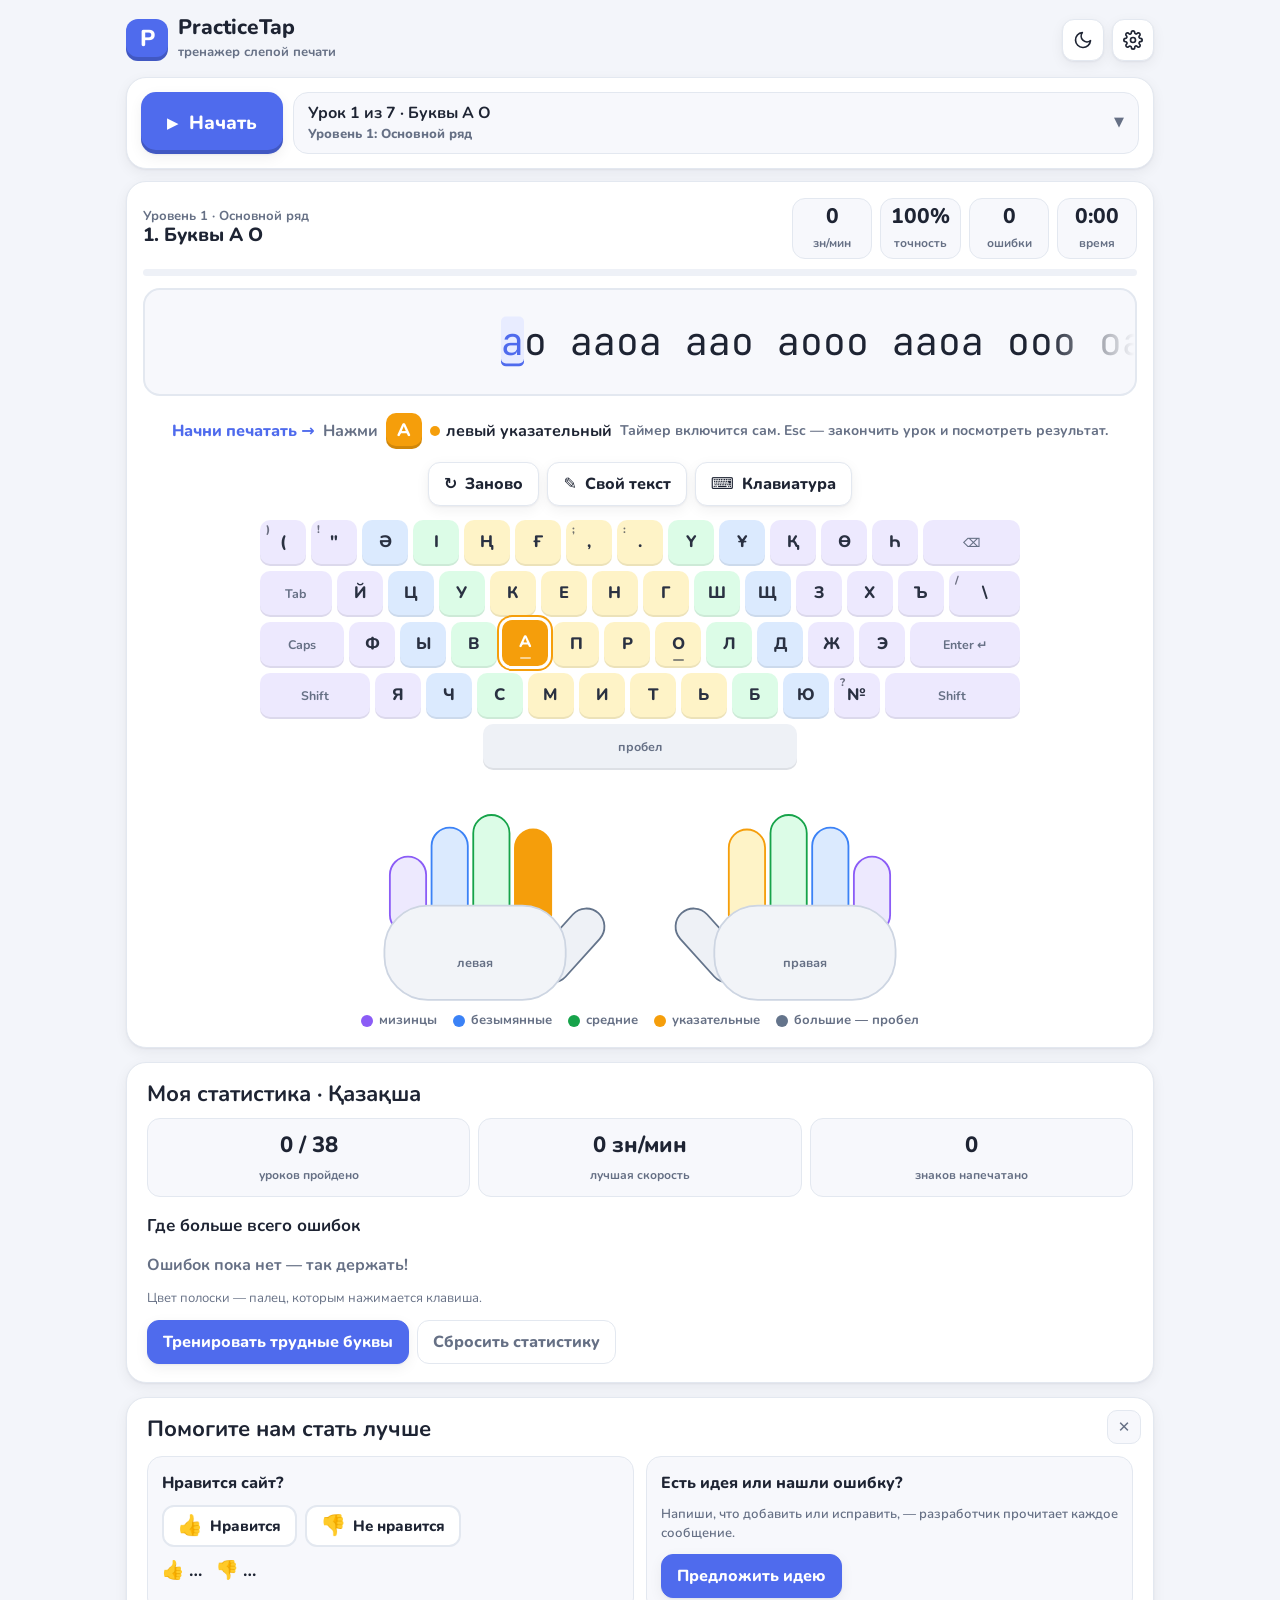
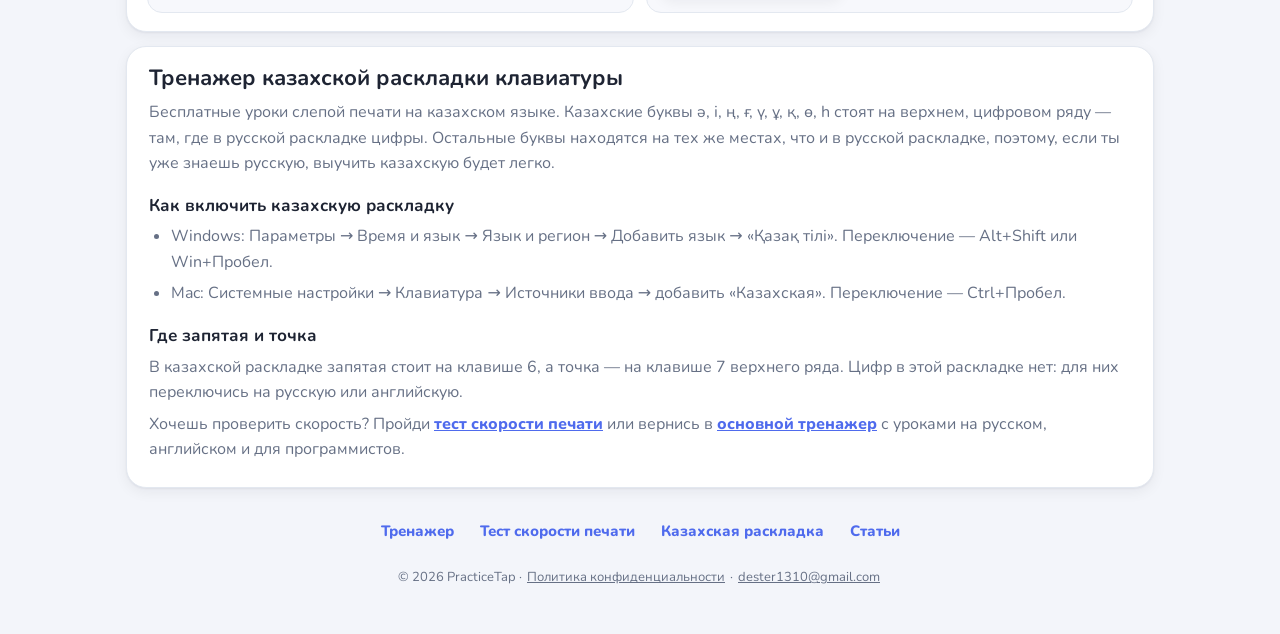
==== commit 53241996: "Add files via upload" ====
--- a/kazakh/index.html
+++ b/kazakh/index.html
@@ -197,7 +197,7 @@
   </section>
   <div class="ad-slot" id="ad-bottom"><!-- Рекламный блок №2 (низ): сюда вставите код блока --></div>
 
-  <footer class="fade-on-focus"><nav class="foot-nav"><a href="/" data-i="navMain">Тренажер</a><a href="/test-skorosti/" data-i="navTest">Тест скорости печати</a><a href="/kazakh/" data-i="navKz">Казахская раскладка</a></nav>© <span id="year">2026</span> PracticeTap · <a href="/privacy.html" data-i="footerPrivacy">Политика конфиденциальности</a> · <a href="mailto:dester1310@gmail.com">dester1310@gmail.com</a><span id="rateWrap" hidden> · <button class="link-btn" id="btnShowFb" type="button" data-i="rateSite">Оценить сайт</button></span></footer>
+  <footer class="fade-on-focus"><nav class="foot-nav"><a href="/" data-i="navMain">Тренажер</a><a href="/test-skorosti/" data-i="navTest">Тест скорости печати</a><a href="/kazakh/" data-i="navKz">Казахская раскладка</a><a href="/stati/" data-i="navArticles">Статьи</a></nav>© <span id="year">2026</span> PracticeTap · <a href="/privacy.html" data-i="footerPrivacy">Политика конфиденциальности</a> · <a href="mailto:dester1310@gmail.com">dester1310@gmail.com</a><span id="rateWrap" hidden> · <button class="link-btn" id="btnShowFb" type="button" data-i="rateSite">Оценить сайт</button></span></footer>
 </div>
 
 <!-- ===== Окно с результатом ===== -->
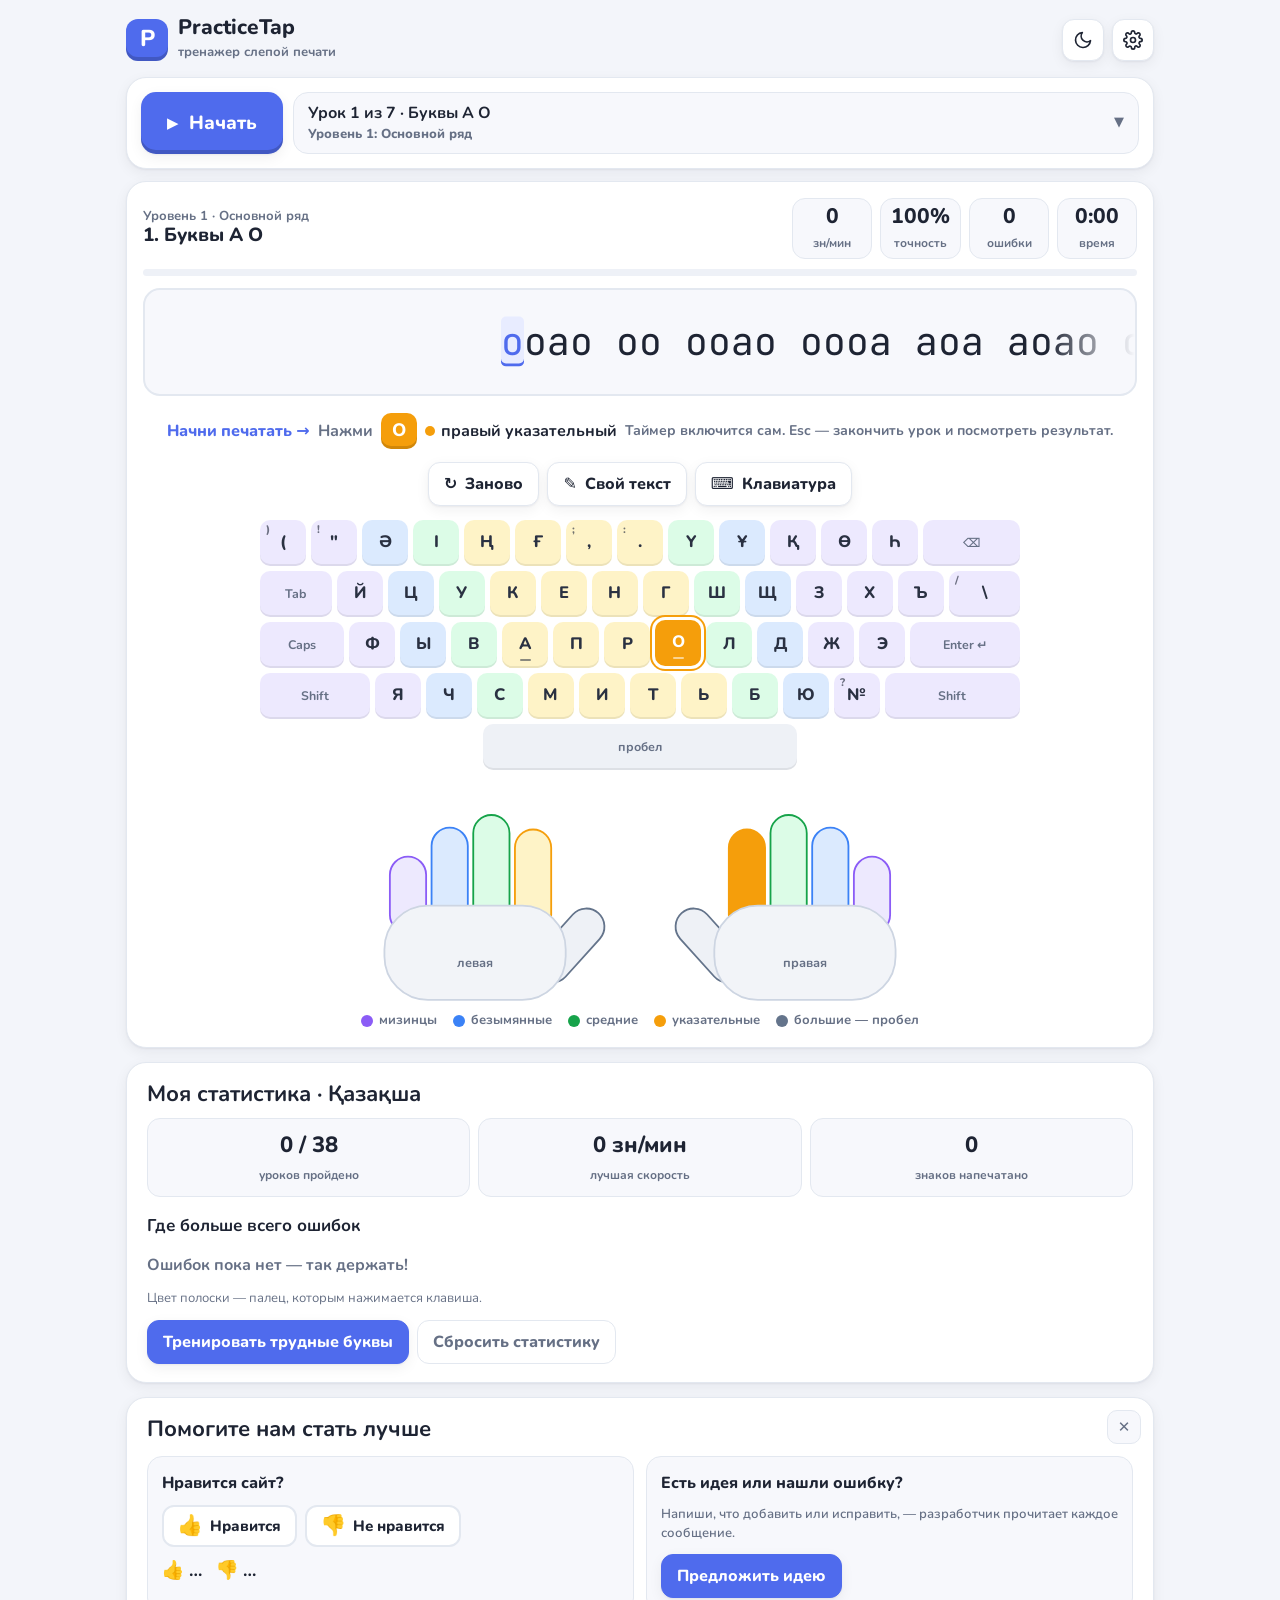
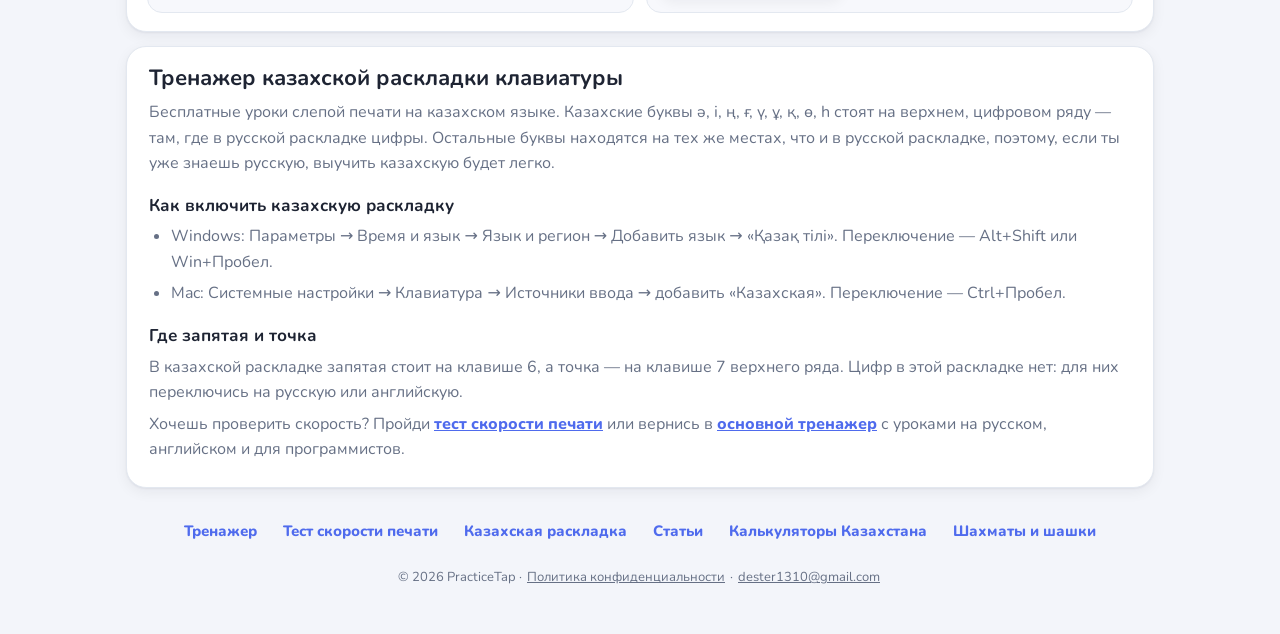
==== commit 810def48: "Ссылки на другие сайты PracticeTap в подвале Co-Authored-By: Claude Opus 5.5 <noreply@anthropic.com>" ====
--- a/kazakh/index.html
+++ b/kazakh/index.html
@@ -197,7 +197,7 @@
   </section>
   <div class="ad-slot" id="ad-bottom"><!-- Рекламный блок №2 (низ): сюда вставите код блока --></div>
 
-  <footer class="fade-on-focus"><nav class="foot-nav"><a href="/" data-i="navMain">Тренажер</a><a href="/test-skorosti/" data-i="navTest">Тест скорости печати</a><a href="/kazakh/" data-i="navKz">Казахская раскладка</a><a href="/stati/" data-i="navArticles">Статьи</a></nav>© <span id="year">2026</span> PracticeTap · <a href="/privacy.html" data-i="footerPrivacy">Политика конфиденциальности</a> · <a href="mailto:dester1310@gmail.com">dester1310@gmail.com</a><span id="rateWrap" hidden> · <button class="link-btn" id="btnShowFb" type="button" data-i="rateSite">Оценить сайт</button></span></footer>
+  <footer class="fade-on-focus"><nav class="foot-nav"><a href="/" data-i="navMain">Тренажер</a><a href="/test-skorosti/" data-i="navTest">Тест скорости печати</a><a href="/kazakh/" data-i="navKz">Казахская раскладка</a><a href="/stati/" data-i="navArticles">Статьи</a><a href="https://calc.practicetap.com/">Калькуляторы Казахстана</a><a href="https://chess.practicetap.com/ru/">Шахматы и шашки</a></nav>© <span id="year">2026</span> PracticeTap · <a href="/privacy.html" data-i="footerPrivacy">Политика конфиденциальности</a> · <a href="mailto:dester1310@gmail.com">dester1310@gmail.com</a><span id="rateWrap" hidden> · <button class="link-btn" id="btnShowFb" type="button" data-i="rateSite">Оценить сайт</button></span></footer>
 </div>
 
 <!-- ===== Окно с результатом ===== -->
